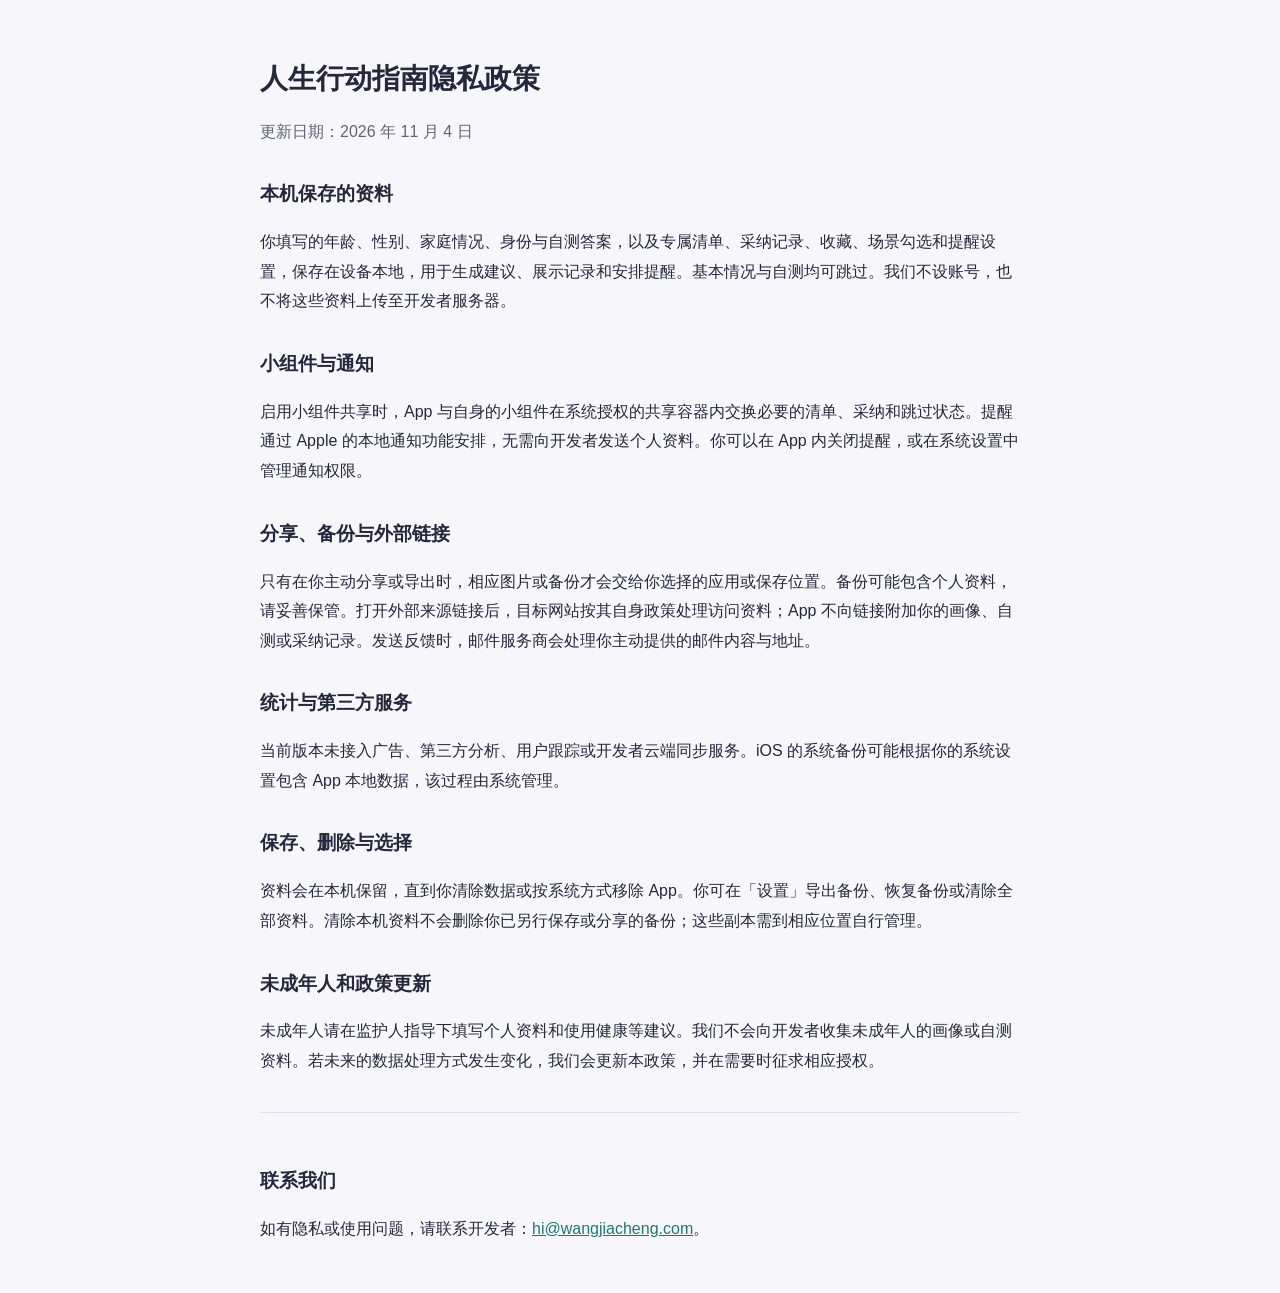
==== privacy.html @ 906685c5 "Deploy Life Action Guide website" ====
<!doctype html><html lang="zh-CN"><head><meta charset="utf-8"><meta name="viewport" content="width=device-width,initial-scale=1"><title>人生行动指南 · 隐私政策</title><style>body{font-family:-apple-system,BlinkMacSystemFont,"PingFang SC",sans-serif;background:#f7f7fb;color:#25283c;line-height:1.85;margin:0}main{max-width:760px;padding:40px 24px;margin:auto}h1{font-size:28px;line-height:1.4}h2{font-size:19px;margin-top:30px}p{margin:10px 0}a{color:#197b70}.date{color:#626579}footer{border-top:1px solid #ddddec;margin-top:36px;padding-top:20px}</style></head><body><main><h1>人生行动指南隐私政策</h1><p class="date">更新日期：2026 年 11 月 4 日</p><section><h2>本机保存的资料</h2><p>你填写的年龄、性别、家庭情况、身份与自测答案，以及专属清单、采纳记录、收藏、场景勾选和提醒设置，保存在设备本地，用于生成建议、展示记录和安排提醒。基本情况与自测均可跳过。我们不设账号，也不将这些资料上传至开发者服务器。</p></section><section><h2>小组件与通知</h2><p>启用小组件共享时，App 与自身的小组件在系统授权的共享容器内交换必要的清单、采纳和跳过状态。提醒通过 Apple 的本地通知功能安排，无需向开发者发送个人资料。你可以在 App 内关闭提醒，或在系统设置中管理通知权限。</p></section><section><h2>分享、备份与外部链接</h2><p>只有在你主动分享或导出时，相应图片或备份才会交给你选择的应用或保存位置。备份可能包含个人资料，请妥善保管。打开外部来源链接后，目标网站按其自身政策处理访问资料；App 不向链接附加你的画像、自测或采纳记录。发送反馈时，邮件服务商会处理你主动提供的邮件内容与地址。</p></section><section><h2>统计与第三方服务</h2><p>当前版本未接入广告、第三方分析、用户跟踪或开发者云端同步服务。iOS 的系统备份可能根据你的系统设置包含 App 本地数据，该过程由系统管理。</p></section><section><h2>保存、删除与选择</h2><p>资料会在本机保留，直到你清除数据或按系统方式移除 App。你可在「设置」导出备份、恢复备份或清除全部资料。清除本机资料不会删除你已另行保存或分享的备份；这些副本需到相应位置自行管理。</p></section><section><h2>未成年人和政策更新</h2><p>未成年人请在监护人指导下填写个人资料和使用健康等建议。我们不会向开发者收集未成年人的画像或自测资料。若未来的数据处理方式发生变化，我们会更新本政策，并在需要时征求相应授权。</p></section><footer><h2>联系我们</h2><p>如有隐私或使用问题，请联系开发者：<a href="mailto:hi@wangjiacheng.com">hi@wangjiacheng.com</a>。</p></footer></main></body></html>
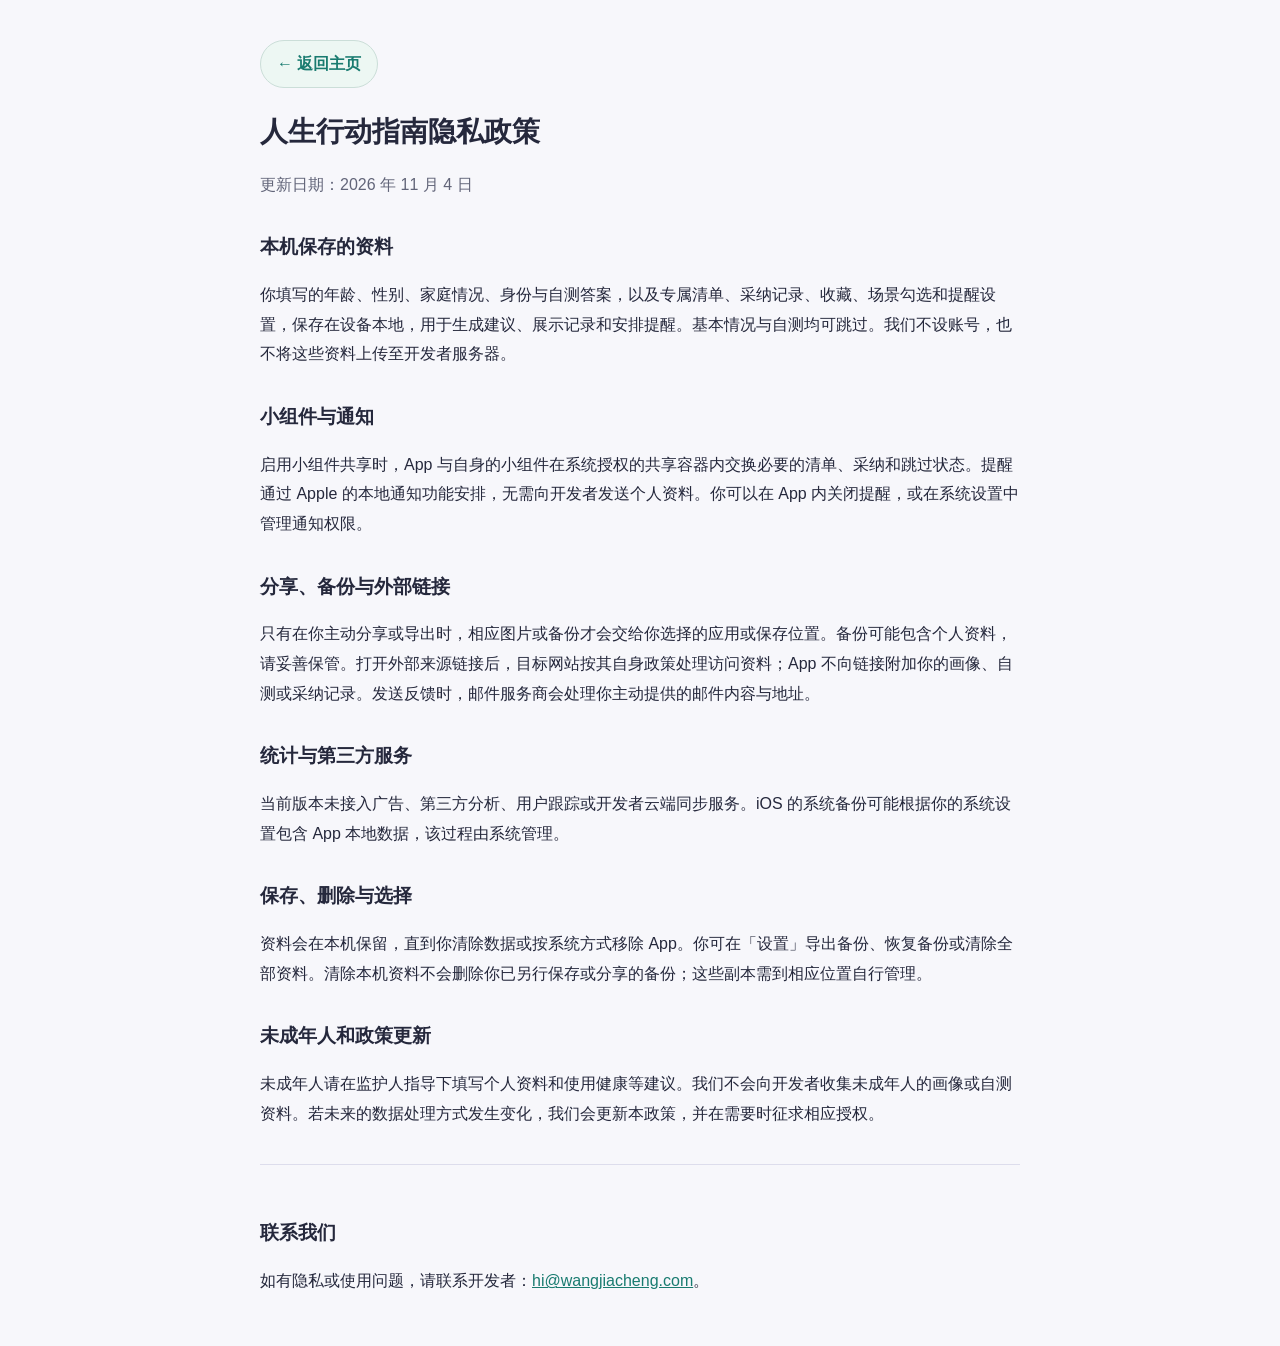
==== commit b3b137a8: "Add return home button to privacy policy" ====
--- a/privacy.html
+++ b/privacy.html
@@ -1 +1 @@
-<!doctype html><html lang="zh-CN"><head><meta charset="utf-8"><meta name="viewport" content="width=device-width,initial-scale=1"><title>人生行动指南 · 隐私政策</title><style>body{font-family:-apple-system,BlinkMacSystemFont,"PingFang SC",sans-serif;background:#f7f7fb;color:#25283c;line-height:1.85;margin:0}main{max-width:760px;padding:40px 24px;margin:auto}h1{font-size:28px;line-height:1.4}h2{font-size:19px;margin-top:30px}p{margin:10px 0}a{color:#197b70}.date{color:#626579}footer{border-top:1px solid #ddddec;margin-top:36px;padding-top:20px}</style></head><body><main><h1>人生行动指南隐私政策</h1><p class="date">更新日期：2026 年 11 月 4 日</p><section><h2>本机保存的资料</h2><p>你填写的年龄、性别、家庭情况、身份与自测答案，以及专属清单、采纳记录、收藏、场景勾选和提醒设置，保存在设备本地，用于生成建议、展示记录和安排提醒。基本情况与自测均可跳过。我们不设账号，也不将这些资料上传至开发者服务器。</p></section><section><h2>小组件与通知</h2><p>启用小组件共享时，App 与自身的小组件在系统授权的共享容器内交换必要的清单、采纳和跳过状态。提醒通过 Apple 的本地通知功能安排，无需向开发者发送个人资料。你可以在 App 内关闭提醒，或在系统设置中管理通知权限。</p></section><section><h2>分享、备份与外部链接</h2><p>只有在你主动分享或导出时，相应图片或备份才会交给你选择的应用或保存位置。备份可能包含个人资料，请妥善保管。打开外部来源链接后，目标网站按其自身政策处理访问资料；App 不向链接附加你的画像、自测或采纳记录。发送反馈时，邮件服务商会处理你主动提供的邮件内容与地址。</p></section><section><h2>统计与第三方服务</h2><p>当前版本未接入广告、第三方分析、用户跟踪或开发者云端同步服务。iOS 的系统备份可能根据你的系统设置包含 App 本地数据，该过程由系统管理。</p></section><section><h2>保存、删除与选择</h2><p>资料会在本机保留，直到你清除数据或按系统方式移除 App。你可在「设置」导出备份、恢复备份或清除全部资料。清除本机资料不会删除你已另行保存或分享的备份；这些副本需到相应位置自行管理。</p></section><section><h2>未成年人和政策更新</h2><p>未成年人请在监护人指导下填写个人资料和使用健康等建议。我们不会向开发者收集未成年人的画像或自测资料。若未来的数据处理方式发生变化，我们会更新本政策，并在需要时征求相应授权。</p></section><footer><h2>联系我们</h2><p>如有隐私或使用问题，请联系开发者：<a href="mailto:hi@wangjiacheng.com">hi@wangjiacheng.com</a>。</p></footer></main></body></html>+<!doctype html><html lang="zh-CN"><head><meta charset="utf-8"><meta name="viewport" content="width=device-width,initial-scale=1"><title>人生行动指南 · 隐私政策</title><style>body{font-family:-apple-system,BlinkMacSystemFont,"PingFang SC",sans-serif;background:#f7f7fb;color:#25283c;line-height:1.85;margin:0}main{max-width:760px;padding:40px 24px;margin:auto}h1{font-size:28px;line-height:1.4}h2{font-size:19px;margin-top:30px}p{margin:10px 0}a{color:#197b70}.date{color:#626579}footer{border-top:1px solid #ddddec;margin-top:36px;padding-top:20px}.back-home{display:inline-flex;align-items:center;gap:8px;min-height:44px;box-sizing:border-box;padding:8px 16px;border:1px solid #cbded8;border-radius:999px;background:#edf7f3;color:#197b70;text-decoration:none;font-weight:600}.back-home:hover{background:#dcefe7}.back-home:focus-visible{outline:3px solid #197b70;outline-offset:4px}.page-nav{margin-bottom:24px}</style></head><body><main><nav class="page-nav" aria-label="页面导航"><a class="back-home" href="/">← 返回主页</a></nav><h1>人生行动指南隐私政策</h1><p class="date">更新日期：2026 年 11 月 4 日</p><section><h2>本机保存的资料</h2><p>你填写的年龄、性别、家庭情况、身份与自测答案，以及专属清单、采纳记录、收藏、场景勾选和提醒设置，保存在设备本地，用于生成建议、展示记录和安排提醒。基本情况与自测均可跳过。我们不设账号，也不将这些资料上传至开发者服务器。</p></section><section><h2>小组件与通知</h2><p>启用小组件共享时，App 与自身的小组件在系统授权的共享容器内交换必要的清单、采纳和跳过状态。提醒通过 Apple 的本地通知功能安排，无需向开发者发送个人资料。你可以在 App 内关闭提醒，或在系统设置中管理通知权限。</p></section><section><h2>分享、备份与外部链接</h2><p>只有在你主动分享或导出时，相应图片或备份才会交给你选择的应用或保存位置。备份可能包含个人资料，请妥善保管。打开外部来源链接后，目标网站按其自身政策处理访问资料；App 不向链接附加你的画像、自测或采纳记录。发送反馈时，邮件服务商会处理你主动提供的邮件内容与地址。</p></section><section><h2>统计与第三方服务</h2><p>当前版本未接入广告、第三方分析、用户跟踪或开发者云端同步服务。iOS 的系统备份可能根据你的系统设置包含 App 本地数据，该过程由系统管理。</p></section><section><h2>保存、删除与选择</h2><p>资料会在本机保留，直到你清除数据或按系统方式移除 App。你可在「设置」导出备份、恢复备份或清除全部资料。清除本机资料不会删除你已另行保存或分享的备份；这些副本需到相应位置自行管理。</p></section><section><h2>未成年人和政策更新</h2><p>未成年人请在监护人指导下填写个人资料和使用健康等建议。我们不会向开发者收集未成年人的画像或自测资料。若未来的数据处理方式发生变化，我们会更新本政策，并在需要时征求相应授权。</p></section><footer><h2>联系我们</h2><p>如有隐私或使用问题，请联系开发者：<a href="mailto:hi@wangjiacheng.com">hi@wangjiacheng.com</a>。</p></footer></main></body></html>
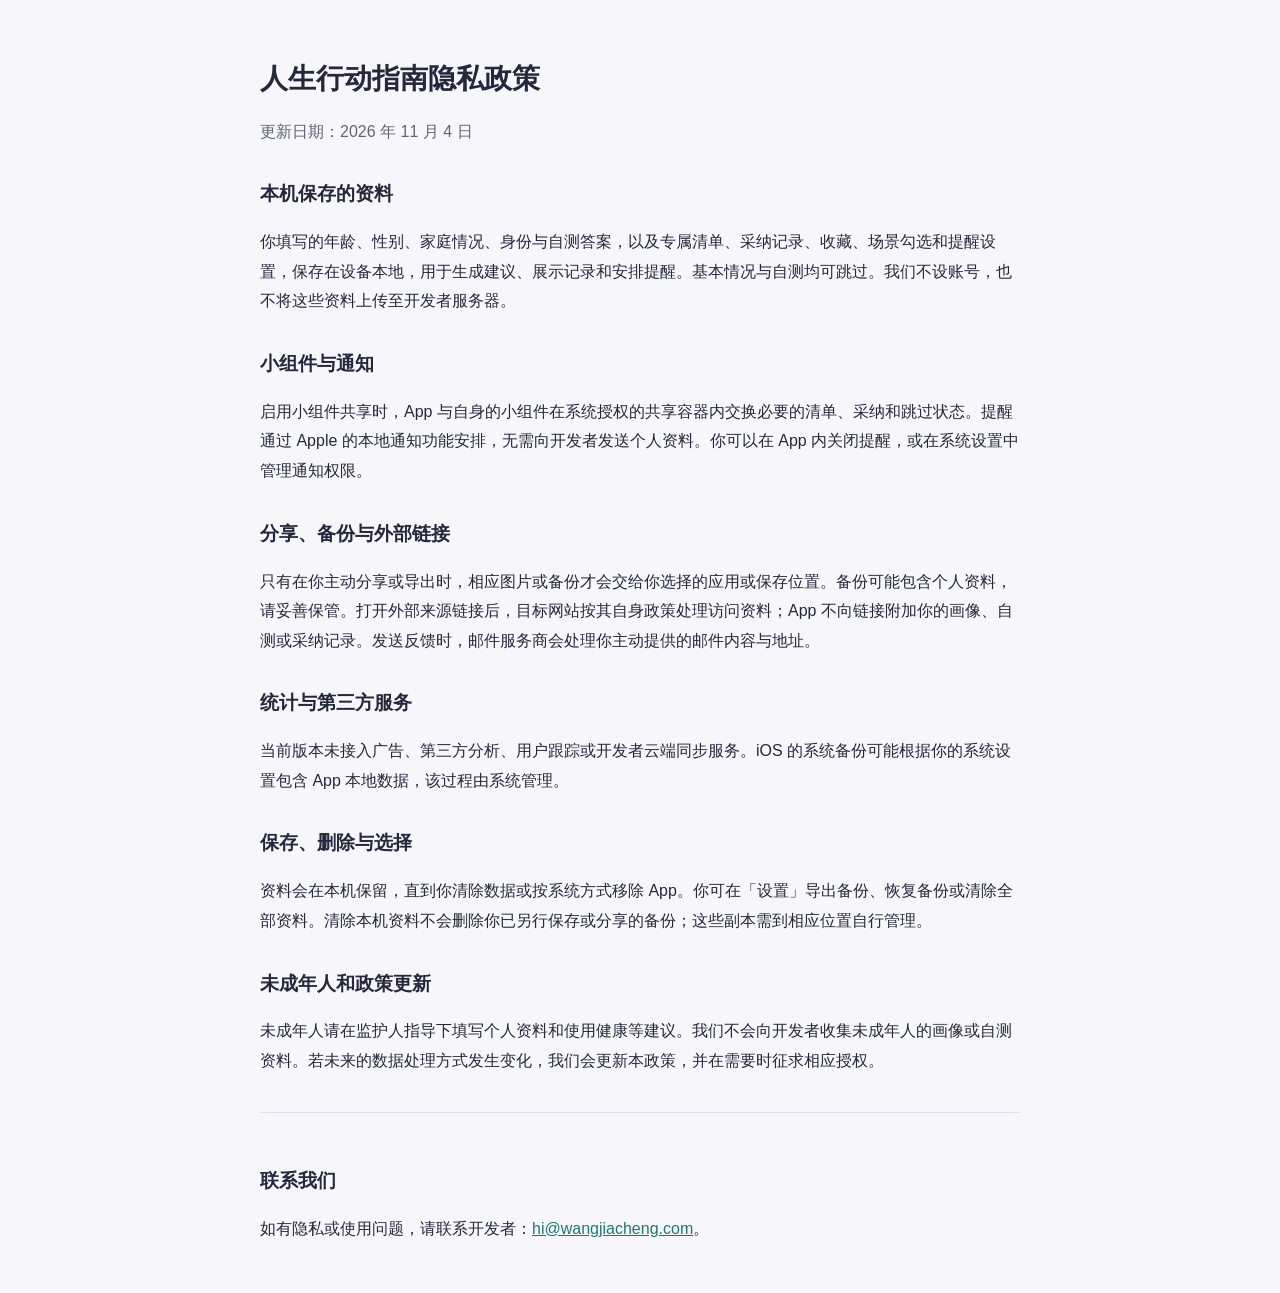
==== commit 5ba0b67b: "Restore original privacy page without home button" ====
--- a/privacy.html
+++ b/privacy.html
@@ -1 +1 @@
-<!doctype html><html lang="zh-CN"><head><meta charset="utf-8"><meta name="viewport" content="width=device-width,initial-scale=1"><title>人生行动指南 · 隐私政策</title><style>body{font-family:-apple-system,BlinkMacSystemFont,"PingFang SC",sans-serif;background:#f7f7fb;color:#25283c;line-height:1.85;margin:0}main{max-width:760px;padding:40px 24px;margin:auto}h1{font-size:28px;line-height:1.4}h2{font-size:19px;margin-top:30px}p{margin:10px 0}a{color:#197b70}.date{color:#626579}footer{border-top:1px solid #ddddec;margin-top:36px;padding-top:20px}.back-home{display:inline-flex;align-items:center;gap:8px;min-height:44px;box-sizing:border-box;padding:8px 16px;border:1px solid #cbded8;border-radius:999px;background:#edf7f3;color:#197b70;text-decoration:none;font-weight:600}.back-home:hover{background:#dcefe7}.back-home:focus-visible{outline:3px solid #197b70;outline-offset:4px}.page-nav{margin-bottom:24px}</style></head><body><main><nav class="page-nav" aria-label="页面导航"><a class="back-home" href="/">← 返回主页</a></nav><h1>人生行动指南隐私政策</h1><p class="date">更新日期：2026 年 11 月 4 日</p><section><h2>本机保存的资料</h2><p>你填写的年龄、性别、家庭情况、身份与自测答案，以及专属清单、采纳记录、收藏、场景勾选和提醒设置，保存在设备本地，用于生成建议、展示记录和安排提醒。基本情况与自测均可跳过。我们不设账号，也不将这些资料上传至开发者服务器。</p></section><section><h2>小组件与通知</h2><p>启用小组件共享时，App 与自身的小组件在系统授权的共享容器内交换必要的清单、采纳和跳过状态。提醒通过 Apple 的本地通知功能安排，无需向开发者发送个人资料。你可以在 App 内关闭提醒，或在系统设置中管理通知权限。</p></section><section><h2>分享、备份与外部链接</h2><p>只有在你主动分享或导出时，相应图片或备份才会交给你选择的应用或保存位置。备份可能包含个人资料，请妥善保管。打开外部来源链接后，目标网站按其自身政策处理访问资料；App 不向链接附加你的画像、自测或采纳记录。发送反馈时，邮件服务商会处理你主动提供的邮件内容与地址。</p></section><section><h2>统计与第三方服务</h2><p>当前版本未接入广告、第三方分析、用户跟踪或开发者云端同步服务。iOS 的系统备份可能根据你的系统设置包含 App 本地数据，该过程由系统管理。</p></section><section><h2>保存、删除与选择</h2><p>资料会在本机保留，直到你清除数据或按系统方式移除 App。你可在「设置」导出备份、恢复备份或清除全部资料。清除本机资料不会删除你已另行保存或分享的备份；这些副本需到相应位置自行管理。</p></section><section><h2>未成年人和政策更新</h2><p>未成年人请在监护人指导下填写个人资料和使用健康等建议。我们不会向开发者收集未成年人的画像或自测资料。若未来的数据处理方式发生变化，我们会更新本政策，并在需要时征求相应授权。</p></section><footer><h2>联系我们</h2><p>如有隐私或使用问题，请联系开发者：<a href="mailto:hi@wangjiacheng.com">hi@wangjiacheng.com</a>。</p></footer></main></body></html>+<!doctype html><html lang="zh-CN"><head><meta charset="utf-8"><meta name="viewport" content="width=device-width,initial-scale=1"><title>人生行动指南 · 隐私政策</title><style>body{font-family:-apple-system,BlinkMacSystemFont,"PingFang SC",sans-serif;background:#f7f7fb;color:#25283c;line-height:1.85;margin:0}main{max-width:760px;padding:40px 24px;margin:auto}h1{font-size:28px;line-height:1.4}h2{font-size:19px;margin-top:30px}p{margin:10px 0}a{color:#197b70}.date{color:#626579}footer{border-top:1px solid #ddddec;margin-top:36px;padding-top:20px}</style></head><body><main><h1>人生行动指南隐私政策</h1><p class="date">更新日期：2026 年 11 月 4 日</p><section><h2>本机保存的资料</h2><p>你填写的年龄、性别、家庭情况、身份与自测答案，以及专属清单、采纳记录、收藏、场景勾选和提醒设置，保存在设备本地，用于生成建议、展示记录和安排提醒。基本情况与自测均可跳过。我们不设账号，也不将这些资料上传至开发者服务器。</p></section><section><h2>小组件与通知</h2><p>启用小组件共享时，App 与自身的小组件在系统授权的共享容器内交换必要的清单、采纳和跳过状态。提醒通过 Apple 的本地通知功能安排，无需向开发者发送个人资料。你可以在 App 内关闭提醒，或在系统设置中管理通知权限。</p></section><section><h2>分享、备份与外部链接</h2><p>只有在你主动分享或导出时，相应图片或备份才会交给你选择的应用或保存位置。备份可能包含个人资料，请妥善保管。打开外部来源链接后，目标网站按其自身政策处理访问资料；App 不向链接附加你的画像、自测或采纳记录。发送反馈时，邮件服务商会处理你主动提供的邮件内容与地址。</p></section><section><h2>统计与第三方服务</h2><p>当前版本未接入广告、第三方分析、用户跟踪或开发者云端同步服务。iOS 的系统备份可能根据你的系统设置包含 App 本地数据，该过程由系统管理。</p></section><section><h2>保存、删除与选择</h2><p>资料会在本机保留，直到你清除数据或按系统方式移除 App。你可在「设置」导出备份、恢复备份或清除全部资料。清除本机资料不会删除你已另行保存或分享的备份；这些副本需到相应位置自行管理。</p></section><section><h2>未成年人和政策更新</h2><p>未成年人请在监护人指导下填写个人资料和使用健康等建议。我们不会向开发者收集未成年人的画像或自测资料。若未来的数据处理方式发生变化，我们会更新本政策，并在需要时征求相应授权。</p></section><footer><h2>联系我们</h2><p>如有隐私或使用问题，请联系开发者：<a href="mailto:hi@wangjiacheng.com">hi@wangjiacheng.com</a>。</p></footer></main></body></html>
